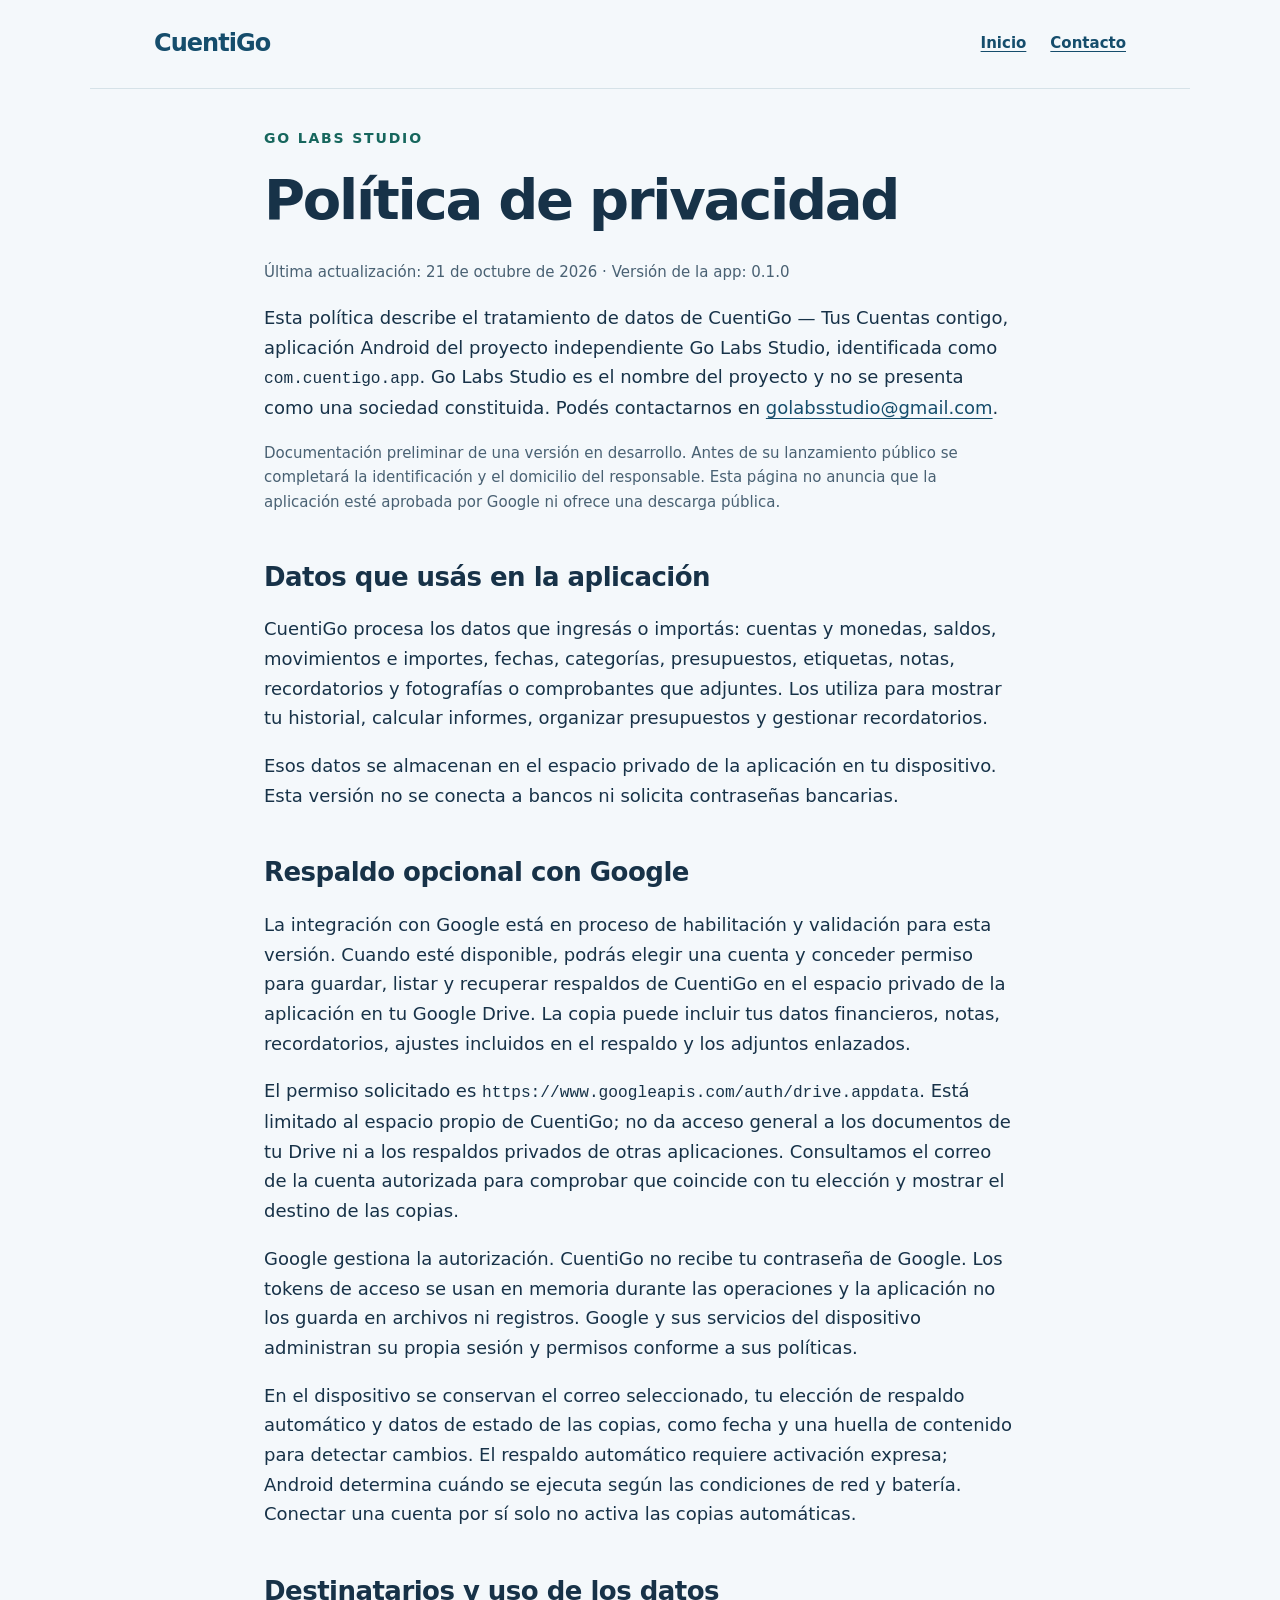
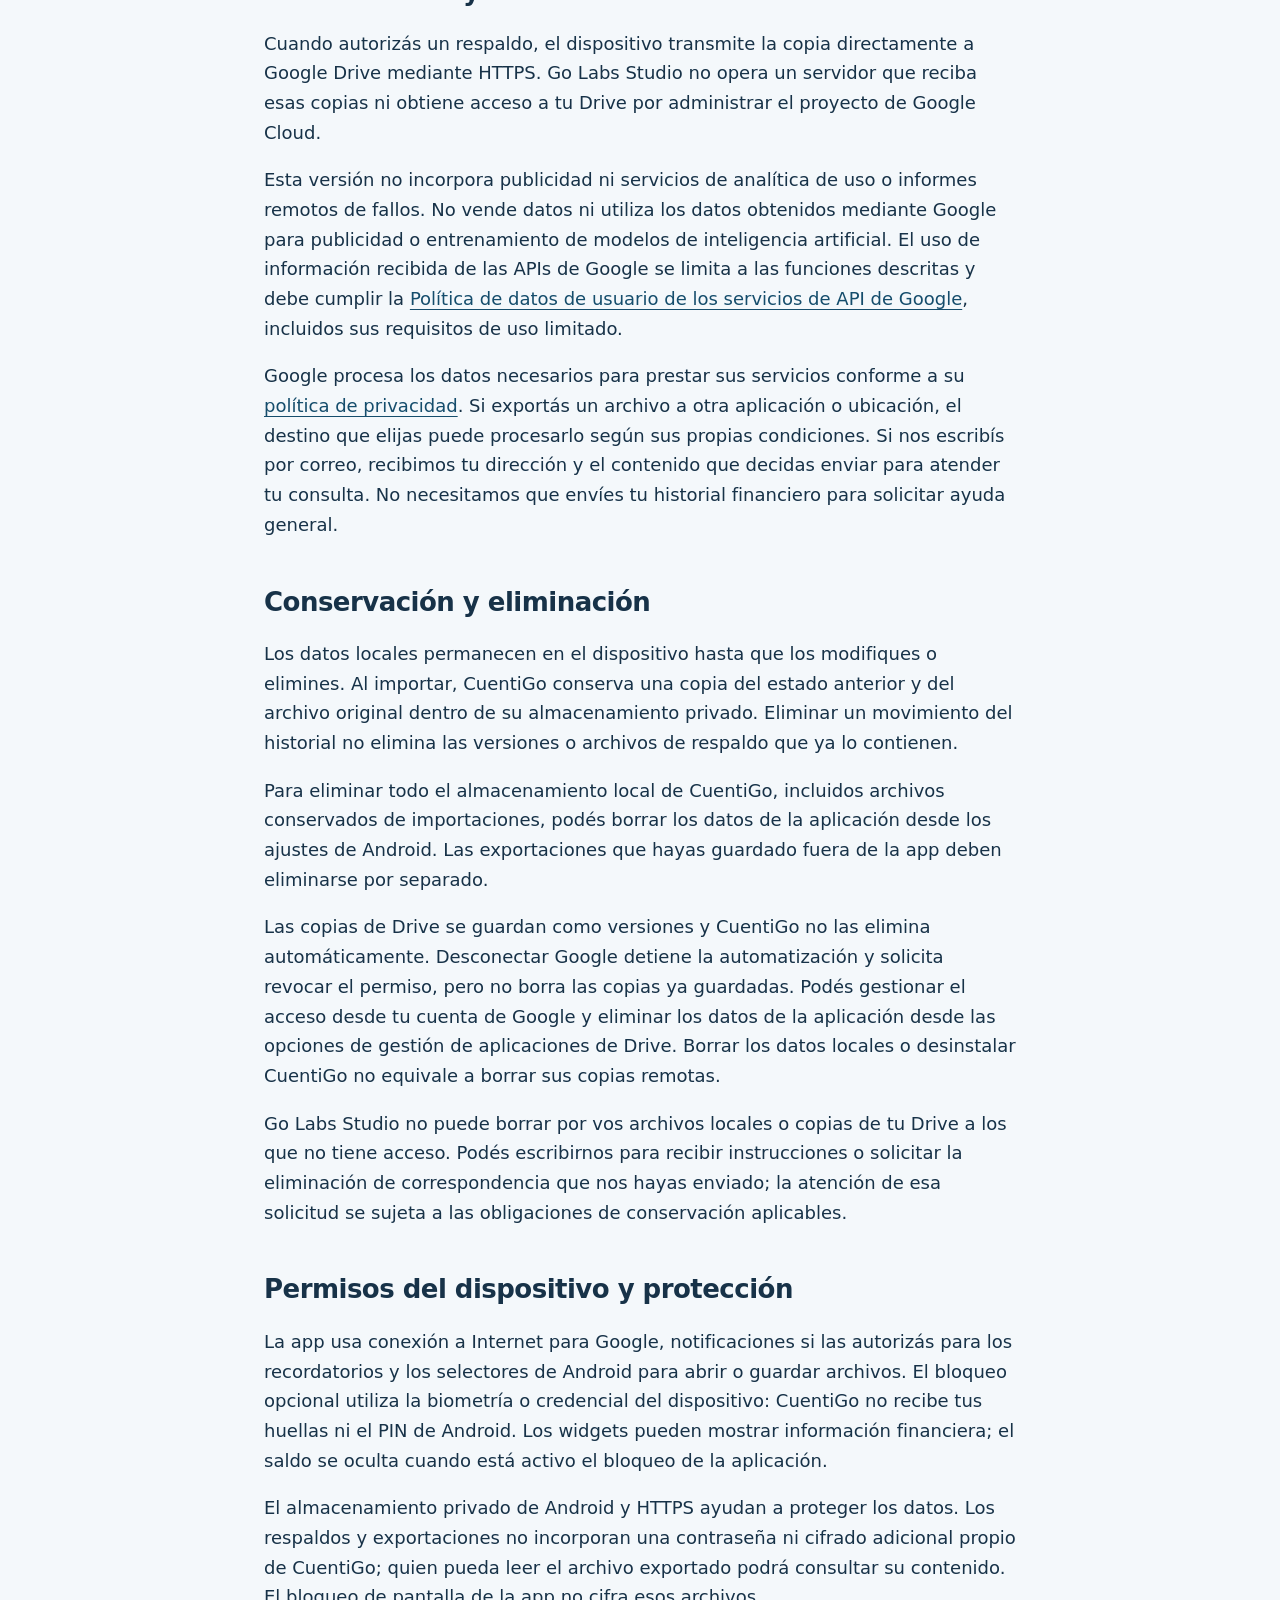
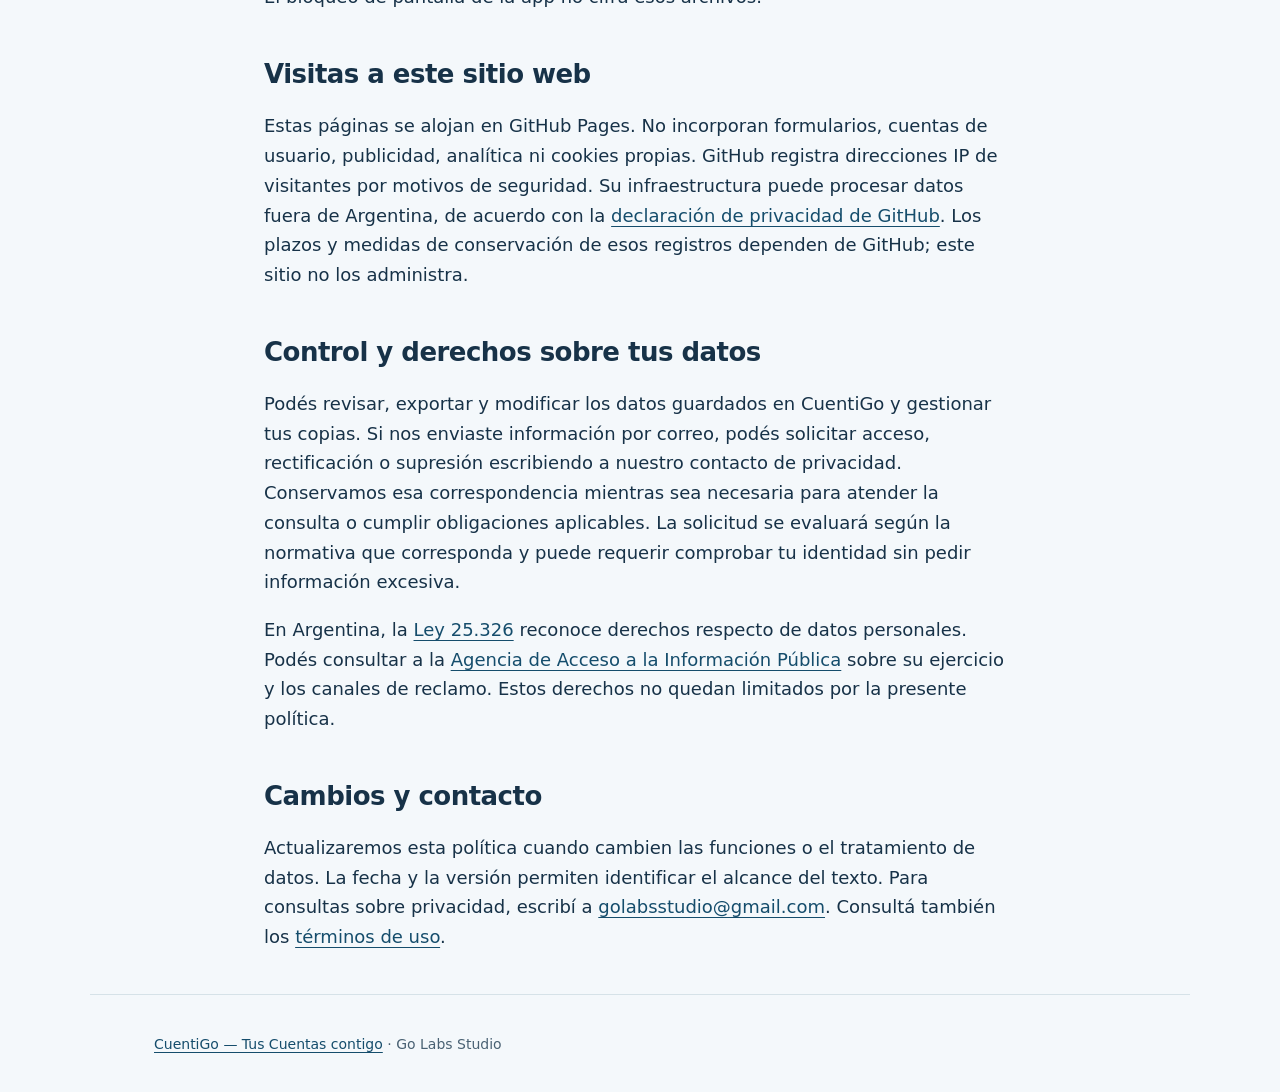
==== privacidad.html @ 39b611a5 "Publicar presentacion y documentacion inicial de CuentiGo" ====
<!doctype html>
<html lang="es">
<head><meta charset="utf-8"><meta name="viewport" content="width=device-width,initial-scale=1"><title>Política de privacidad — CuentiGo</title><meta name="description" content="Datos, permisos, respaldos y opciones de eliminación de CuentiGo, una aplicación de Go Labs Studio."><link rel="stylesheet" href="styles.css"></head>
<body><header><a class="brand" href="index.html">CuentiGo</a><nav aria-label="Navegación principal"><a href="index.html">Inicio</a><a href="mailto:golabsstudio@gmail.com">Contacto</a></nav></header>
<main class="legal"><p class="eyebrow">Go Labs Studio</p><h1>Política de privacidad</h1><p class="meta">Última actualización: 21 de octubre de 2026 · Versión de la app: 0.1.0</p>
<p>Esta política describe el tratamiento de datos de CuentiGo — Tus Cuentas contigo, aplicación Android del proyecto independiente Go Labs Studio, identificada como <code>com.cuentigo.app</code>. Go Labs Studio es el nombre del proyecto y no se presenta como una sociedad constituida. Podés contactarnos en <a href="mailto:golabsstudio@gmail.com">golabsstudio@gmail.com</a>.</p>
<p class="meta">Documentación preliminar de una versión en desarrollo. Antes de su lanzamiento público se completará la identificación y el domicilio del responsable. Esta página no anuncia que la aplicación esté aprobada por Google ni ofrece una descarga pública.</p>
<h2>Datos que usás en la aplicación</h2><p>CuentiGo procesa los datos que ingresás o importás: cuentas y monedas, saldos, movimientos e importes, fechas, categorías, presupuestos, etiquetas, notas, recordatorios y fotografías o comprobantes que adjuntes. Los utiliza para mostrar tu historial, calcular informes, organizar presupuestos y gestionar recordatorios.</p><p>Esos datos se almacenan en el espacio privado de la aplicación en tu dispositivo. Esta versión no se conecta a bancos ni solicita contraseñas bancarias.</p>
<h2>Respaldo opcional con Google</h2><p>La integración con Google está en proceso de habilitación y validación para esta versión. Cuando esté disponible, podrás elegir una cuenta y conceder permiso para guardar, listar y recuperar respaldos de CuentiGo en el espacio privado de la aplicación en tu Google Drive. La copia puede incluir tus datos financieros, notas, recordatorios, ajustes incluidos en el respaldo y los adjuntos enlazados.</p><p>El permiso solicitado es <code>https://www.googleapis.com/auth/drive.appdata</code>. Está limitado al espacio propio de CuentiGo; no da acceso general a los documentos de tu Drive ni a los respaldos privados de otras aplicaciones. Consultamos el correo de la cuenta autorizada para comprobar que coincide con tu elección y mostrar el destino de las copias.</p><p>Google gestiona la autorización. CuentiGo no recibe tu contraseña de Google. Los tokens de acceso se usan en memoria durante las operaciones y la aplicación no los guarda en archivos ni registros. Google y sus servicios del dispositivo administran su propia sesión y permisos conforme a sus políticas.</p><p>En el dispositivo se conservan el correo seleccionado, tu elección de respaldo automático y datos de estado de las copias, como fecha y una huella de contenido para detectar cambios. El respaldo automático requiere activación expresa; Android determina cuándo se ejecuta según las condiciones de red y batería. Conectar una cuenta por sí solo no activa las copias automáticas.</p>
<h2>Destinatarios y uso de los datos</h2><p>Cuando autorizás un respaldo, el dispositivo transmite la copia directamente a Google Drive mediante HTTPS. Go Labs Studio no opera un servidor que reciba esas copias ni obtiene acceso a tu Drive por administrar el proyecto de Google Cloud.</p><p>Esta versión no incorpora publicidad ni servicios de analítica de uso o informes remotos de fallos. No vende datos ni utiliza los datos obtenidos mediante Google para publicidad o entrenamiento de modelos de inteligencia artificial. El uso de información recibida de las APIs de Google se limita a las funciones descritas y debe cumplir la <a href="https://developers.google.com/terms/api-services-user-data-policy">Política de datos de usuario de los servicios de API de Google</a>, incluidos sus requisitos de uso limitado.</p><p>Google procesa los datos necesarios para prestar sus servicios conforme a su <a href="https://policies.google.com/privacy">política de privacidad</a>. Si exportás un archivo a otra aplicación o ubicación, el destino que elijas puede procesarlo según sus propias condiciones. Si nos escribís por correo, recibimos tu dirección y el contenido que decidas enviar para atender tu consulta. No necesitamos que envíes tu historial financiero para solicitar ayuda general.</p>
<h2>Conservación y eliminación</h2><p>Los datos locales permanecen en el dispositivo hasta que los modifiques o elimines. Al importar, CuentiGo conserva una copia del estado anterior y del archivo original dentro de su almacenamiento privado. Eliminar un movimiento del historial no elimina las versiones o archivos de respaldo que ya lo contienen.</p><p>Para eliminar todo el almacenamiento local de CuentiGo, incluidos archivos conservados de importaciones, podés borrar los datos de la aplicación desde los ajustes de Android. Las exportaciones que hayas guardado fuera de la app deben eliminarse por separado.</p><p>Las copias de Drive se guardan como versiones y CuentiGo no las elimina automáticamente. Desconectar Google detiene la automatización y solicita revocar el permiso, pero no borra las copias ya guardadas. Podés gestionar el acceso desde tu cuenta de Google y eliminar los datos de la aplicación desde las opciones de gestión de aplicaciones de Drive. Borrar los datos locales o desinstalar CuentiGo no equivale a borrar sus copias remotas.</p><p>Go Labs Studio no puede borrar por vos archivos locales o copias de tu Drive a los que no tiene acceso. Podés escribirnos para recibir instrucciones o solicitar la eliminación de correspondencia que nos hayas enviado; la atención de esa solicitud se sujeta a las obligaciones de conservación aplicables.</p>
<h2>Permisos del dispositivo y protección</h2><p>La app usa conexión a Internet para Google, notificaciones si las autorizás para los recordatorios y los selectores de Android para abrir o guardar archivos. El bloqueo opcional utiliza la biometría o credencial del dispositivo: CuentiGo no recibe tus huellas ni el PIN de Android. Los widgets pueden mostrar información financiera; el saldo se oculta cuando está activo el bloqueo de la aplicación.</p><p>El almacenamiento privado de Android y HTTPS ayudan a proteger los datos. Los respaldos y exportaciones no incorporan una contraseña ni cifrado adicional propio de CuentiGo; quien pueda leer el archivo exportado podrá consultar su contenido. El bloqueo de pantalla de la app no cifra esos archivos.</p>
<h2>Visitas a este sitio web</h2><p>Estas páginas se alojan en GitHub Pages. No incorporan formularios, cuentas de usuario, publicidad, analítica ni cookies propias. GitHub registra direcciones IP de visitantes por motivos de seguridad. Su infraestructura puede procesar datos fuera de Argentina, de acuerdo con la <a href="https://docs.github.com/en/site-policy/privacy-policies/github-general-privacy-statement">declaración de privacidad de GitHub</a>. Los plazos y medidas de conservación de esos registros dependen de GitHub; este sitio no los administra.</p>
<h2>Control y derechos sobre tus datos</h2><p>Podés revisar, exportar y modificar los datos guardados en CuentiGo y gestionar tus copias. Si nos enviaste información por correo, podés solicitar acceso, rectificación o supresión escribiendo a nuestro contacto de privacidad. Conservamos esa correspondencia mientras sea necesaria para atender la consulta o cumplir obligaciones aplicables. La solicitud se evaluará según la normativa que corresponda y puede requerir comprobar tu identidad sin pedir información excesiva.</p><p>En Argentina, la <a href="https://www.argentina.gob.ar/normativa/nacional/ley-25326-64790/actualizacion">Ley 25.326</a> reconoce derechos respecto de datos personales. Podés consultar a la <a href="https://www.argentina.gob.ar/aaip">Agencia de Acceso a la Información Pública</a> sobre su ejercicio y los canales de reclamo. Estos derechos no quedan limitados por la presente política.</p>
<h2>Cambios y contacto</h2><p>Actualizaremos esta política cuando cambien las funciones o el tratamiento de datos. La fecha y la versión permiten identificar el alcance del texto. Para consultas sobre privacidad, escribí a <a href="mailto:golabsstudio@gmail.com">golabsstudio@gmail.com</a>. Consultá también los <a href="terminos.html">términos de uso</a>.</p>
</main><footer><p><a href="index.html">CuentiGo — Tus Cuentas contigo</a> · Go Labs Studio</p></footer></body></html>
---- styles.css ----
:root{color-scheme:light;--ink:#173248;--muted:#496173;--paper:#f4f8fb;--line:#d6e2e8;--brand:#154d6c;--accent:#16665d}*{box-sizing:border-box}body{margin:0;background:var(--paper);color:var(--ink);font:18px/1.65 system-ui,-apple-system,"Segoe UI",sans-serif}a{color:var(--brand);text-underline-offset:.2em}a:focus-visible{outline:3px solid var(--accent);outline-offset:5px}header,main,footer{max-width:1100px;margin:auto;padding:24px clamp(20px,5vw,64px)}header{display:flex;align-items:center;justify-content:space-between;gap:24px;border-bottom:1px solid var(--line)}header a{font-weight:650}.brand{text-decoration:none;font-size:24px;letter-spacing:-.04em}nav{display:flex;flex-wrap:wrap;gap:24px;font-size:15px}h1,h2{line-height:1.15;letter-spacing:-.04em}h1{font-size:clamp(40px,7vw,76px);max-width:820px;margin:18px 0 28px}h2{font-size:clamp(26px,4vw,38px);margin-top:48px}p{max-width:760px}.eyebrow{color:var(--accent);font-size:14px;letter-spacing:.13em;font-weight:750;text-transform:uppercase}.hero{padding:60px 0 48px}.lead{font-size:clamp(20px,3vw,25px);color:var(--muted)}.features{display:grid;grid-template-columns:1fr 1fr;gap:40px;border-top:1px solid var(--line);padding-top:16px}.features h2{font-size:28px;margin-top:22px}.callout{margin:40px 0;padding:28px;border-radius:24px;background:#e1efeb}.callout h2{margin-top:0}.button{display:inline-block;padding:12px 24px;border-radius:999px;background:var(--brand);color:white;text-decoration:none;font-weight:600}footer{font-size:14px;color:var(--muted);border-top:1px solid var(--line)}.legal{max-width:880px}.legal h1{font-size:clamp(36px,5vw,56px)}.legal h2{font-size:26px;letter-spacing:-.02em}.legal li{margin:10px 0}.meta{color:var(--muted);font-size:15px}code{overflow-wrap:anywhere;font-size:.9em}@media(max-width:600px){header{align-items:flex-start}.features{grid-template-columns:1fr;gap:8px}.hero{padding:32px 0}nav{gap:12px}body{font-size:17px}}
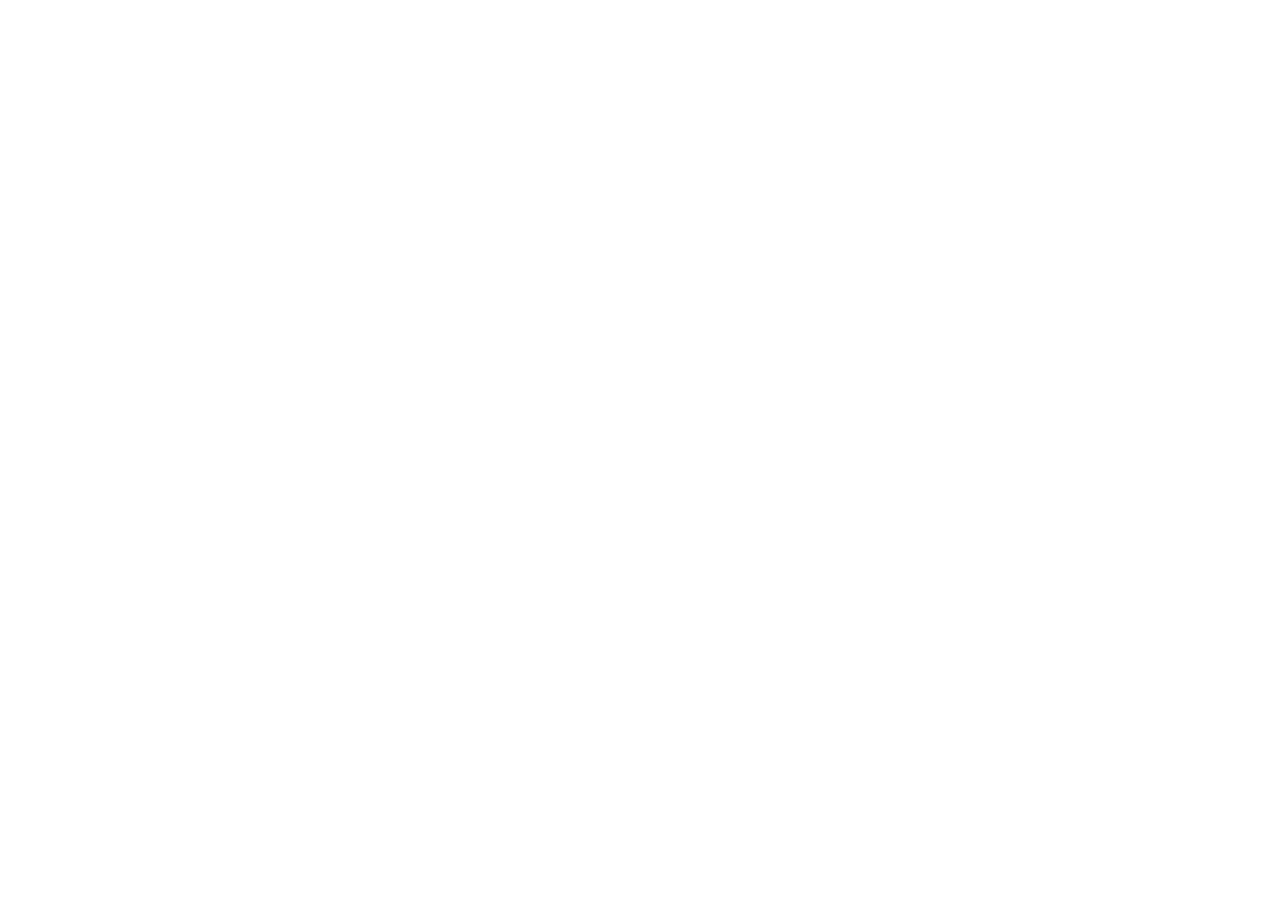
==== commit c827d71c: "Redirigir CuentiGo al sitio de Go Labs Studio" ====
--- a/privacidad.html
+++ b/privacidad.html
@@ -1,16 +1,2 @@
 <!doctype html>
-<html lang="es">
-<head><meta charset="utf-8"><meta name="viewport" content="width=device-width,initial-scale=1"><title>Política de privacidad — CuentiGo</title><meta name="description" content="Datos, permisos, respaldos y opciones de eliminación de CuentiGo, una aplicación de Go Labs Studio."><link rel="stylesheet" href="styles.css"></head>
-<body><header><a class="brand" href="index.html">CuentiGo</a><nav aria-label="Navegación principal"><a href="index.html">Inicio</a><a href="mailto:golabsstudio@gmail.com">Contacto</a></nav></header>
-<main class="legal"><p class="eyebrow">Go Labs Studio</p><h1>Política de privacidad</h1><p class="meta">Última actualización: 21 de octubre de 2026 · Versión de la app: 0.1.0</p>
-<p>Esta política describe el tratamiento de datos de CuentiGo — Tus Cuentas contigo, aplicación Android del proyecto independiente Go Labs Studio, identificada como <code>com.cuentigo.app</code>. Go Labs Studio es el nombre del proyecto y no se presenta como una sociedad constituida. Podés contactarnos en <a href="mailto:golabsstudio@gmail.com">golabsstudio@gmail.com</a>.</p>
-<p class="meta">Documentación preliminar de una versión en desarrollo. Antes de su lanzamiento público se completará la identificación y el domicilio del responsable. Esta página no anuncia que la aplicación esté aprobada por Google ni ofrece una descarga pública.</p>
-<h2>Datos que usás en la aplicación</h2><p>CuentiGo procesa los datos que ingresás o importás: cuentas y monedas, saldos, movimientos e importes, fechas, categorías, presupuestos, etiquetas, notas, recordatorios y fotografías o comprobantes que adjuntes. Los utiliza para mostrar tu historial, calcular informes, organizar presupuestos y gestionar recordatorios.</p><p>Esos datos se almacenan en el espacio privado de la aplicación en tu dispositivo. Esta versión no se conecta a bancos ni solicita contraseñas bancarias.</p>
-<h2>Respaldo opcional con Google</h2><p>La integración con Google está en proceso de habilitación y validación para esta versión. Cuando esté disponible, podrás elegir una cuenta y conceder permiso para guardar, listar y recuperar respaldos de CuentiGo en el espacio privado de la aplicación en tu Google Drive. La copia puede incluir tus datos financieros, notas, recordatorios, ajustes incluidos en el respaldo y los adjuntos enlazados.</p><p>El permiso solicitado es <code>https://www.googleapis.com/auth/drive.appdata</code>. Está limitado al espacio propio de CuentiGo; no da acceso general a los documentos de tu Drive ni a los respaldos privados de otras aplicaciones. Consultamos el correo de la cuenta autorizada para comprobar que coincide con tu elección y mostrar el destino de las copias.</p><p>Google gestiona la autorización. CuentiGo no recibe tu contraseña de Google. Los tokens de acceso se usan en memoria durante las operaciones y la aplicación no los guarda en archivos ni registros. Google y sus servicios del dispositivo administran su propia sesión y permisos conforme a sus políticas.</p><p>En el dispositivo se conservan el correo seleccionado, tu elección de respaldo automático y datos de estado de las copias, como fecha y una huella de contenido para detectar cambios. El respaldo automático requiere activación expresa; Android determina cuándo se ejecuta según las condiciones de red y batería. Conectar una cuenta por sí solo no activa las copias automáticas.</p>
-<h2>Destinatarios y uso de los datos</h2><p>Cuando autorizás un respaldo, el dispositivo transmite la copia directamente a Google Drive mediante HTTPS. Go Labs Studio no opera un servidor que reciba esas copias ni obtiene acceso a tu Drive por administrar el proyecto de Google Cloud.</p><p>Esta versión no incorpora publicidad ni servicios de analítica de uso o informes remotos de fallos. No vende datos ni utiliza los datos obtenidos mediante Google para publicidad o entrenamiento de modelos de inteligencia artificial. El uso de información recibida de las APIs de Google se limita a las funciones descritas y debe cumplir la <a href="https://developers.google.com/terms/api-services-user-data-policy">Política de datos de usuario de los servicios de API de Google</a>, incluidos sus requisitos de uso limitado.</p><p>Google procesa los datos necesarios para prestar sus servicios conforme a su <a href="https://policies.google.com/privacy">política de privacidad</a>. Si exportás un archivo a otra aplicación o ubicación, el destino que elijas puede procesarlo según sus propias condiciones. Si nos escribís por correo, recibimos tu dirección y el contenido que decidas enviar para atender tu consulta. No necesitamos que envíes tu historial financiero para solicitar ayuda general.</p>
-<h2>Conservación y eliminación</h2><p>Los datos locales permanecen en el dispositivo hasta que los modifiques o elimines. Al importar, CuentiGo conserva una copia del estado anterior y del archivo original dentro de su almacenamiento privado. Eliminar un movimiento del historial no elimina las versiones o archivos de respaldo que ya lo contienen.</p><p>Para eliminar todo el almacenamiento local de CuentiGo, incluidos archivos conservados de importaciones, podés borrar los datos de la aplicación desde los ajustes de Android. Las exportaciones que hayas guardado fuera de la app deben eliminarse por separado.</p><p>Las copias de Drive se guardan como versiones y CuentiGo no las elimina automáticamente. Desconectar Google detiene la automatización y solicita revocar el permiso, pero no borra las copias ya guardadas. Podés gestionar el acceso desde tu cuenta de Google y eliminar los datos de la aplicación desde las opciones de gestión de aplicaciones de Drive. Borrar los datos locales o desinstalar CuentiGo no equivale a borrar sus copias remotas.</p><p>Go Labs Studio no puede borrar por vos archivos locales o copias de tu Drive a los que no tiene acceso. Podés escribirnos para recibir instrucciones o solicitar la eliminación de correspondencia que nos hayas enviado; la atención de esa solicitud se sujeta a las obligaciones de conservación aplicables.</p>
-<h2>Permisos del dispositivo y protección</h2><p>La app usa conexión a Internet para Google, notificaciones si las autorizás para los recordatorios y los selectores de Android para abrir o guardar archivos. El bloqueo opcional utiliza la biometría o credencial del dispositivo: CuentiGo no recibe tus huellas ni el PIN de Android. Los widgets pueden mostrar información financiera; el saldo se oculta cuando está activo el bloqueo de la aplicación.</p><p>El almacenamiento privado de Android y HTTPS ayudan a proteger los datos. Los respaldos y exportaciones no incorporan una contraseña ni cifrado adicional propio de CuentiGo; quien pueda leer el archivo exportado podrá consultar su contenido. El bloqueo de pantalla de la app no cifra esos archivos.</p>
-<h2>Visitas a este sitio web</h2><p>Estas páginas se alojan en GitHub Pages. No incorporan formularios, cuentas de usuario, publicidad, analítica ni cookies propias. GitHub registra direcciones IP de visitantes por motivos de seguridad. Su infraestructura puede procesar datos fuera de Argentina, de acuerdo con la <a href="https://docs.github.com/en/site-policy/privacy-policies/github-general-privacy-statement">declaración de privacidad de GitHub</a>. Los plazos y medidas de conservación de esos registros dependen de GitHub; este sitio no los administra.</p>
-<h2>Control y derechos sobre tus datos</h2><p>Podés revisar, exportar y modificar los datos guardados en CuentiGo y gestionar tus copias. Si nos enviaste información por correo, podés solicitar acceso, rectificación o supresión escribiendo a nuestro contacto de privacidad. Conservamos esa correspondencia mientras sea necesaria para atender la consulta o cumplir obligaciones aplicables. La solicitud se evaluará según la normativa que corresponda y puede requerir comprobar tu identidad sin pedir información excesiva.</p><p>En Argentina, la <a href="https://www.argentina.gob.ar/normativa/nacional/ley-25326-64790/actualizacion">Ley 25.326</a> reconoce derechos respecto de datos personales. Podés consultar a la <a href="https://www.argentina.gob.ar/aaip">Agencia de Acceso a la Información Pública</a> sobre su ejercicio y los canales de reclamo. Estos derechos no quedan limitados por la presente política.</p>
-<h2>Cambios y contacto</h2><p>Actualizaremos esta política cuando cambien las funciones o el tratamiento de datos. La fecha y la versión permiten identificar el alcance del texto. Para consultas sobre privacidad, escribí a <a href="mailto:golabsstudio@gmail.com">golabsstudio@gmail.com</a>. Consultá también los <a href="terminos.html">términos de uso</a>.</p>
-</main><footer><p><a href="index.html">CuentiGo — Tus Cuentas contigo</a> · Go Labs Studio</p></footer></body></html>
+<html lang="es"><head><meta charset="utf-8"><meta name="viewport" content="width=device-width,initial-scale=1"><meta http-equiv="refresh" content="0; url=https://golabsstudio.github.io/privacidad.html"><link rel="canonical" href="https://golabsstudio.github.io/privacidad.html"><title>CuentiGo - Go Labs Studio</title></head><body><main><h1>CuentiGo</h1><p>La web de CuentiGo ahora pertenece a la direcci&#243;n de Go Labs Studio.</p><p><a href="https://golabsstudio.github.io/privacidad.html">Continuar a Go Labs Studio</a></p></main></body></html>
